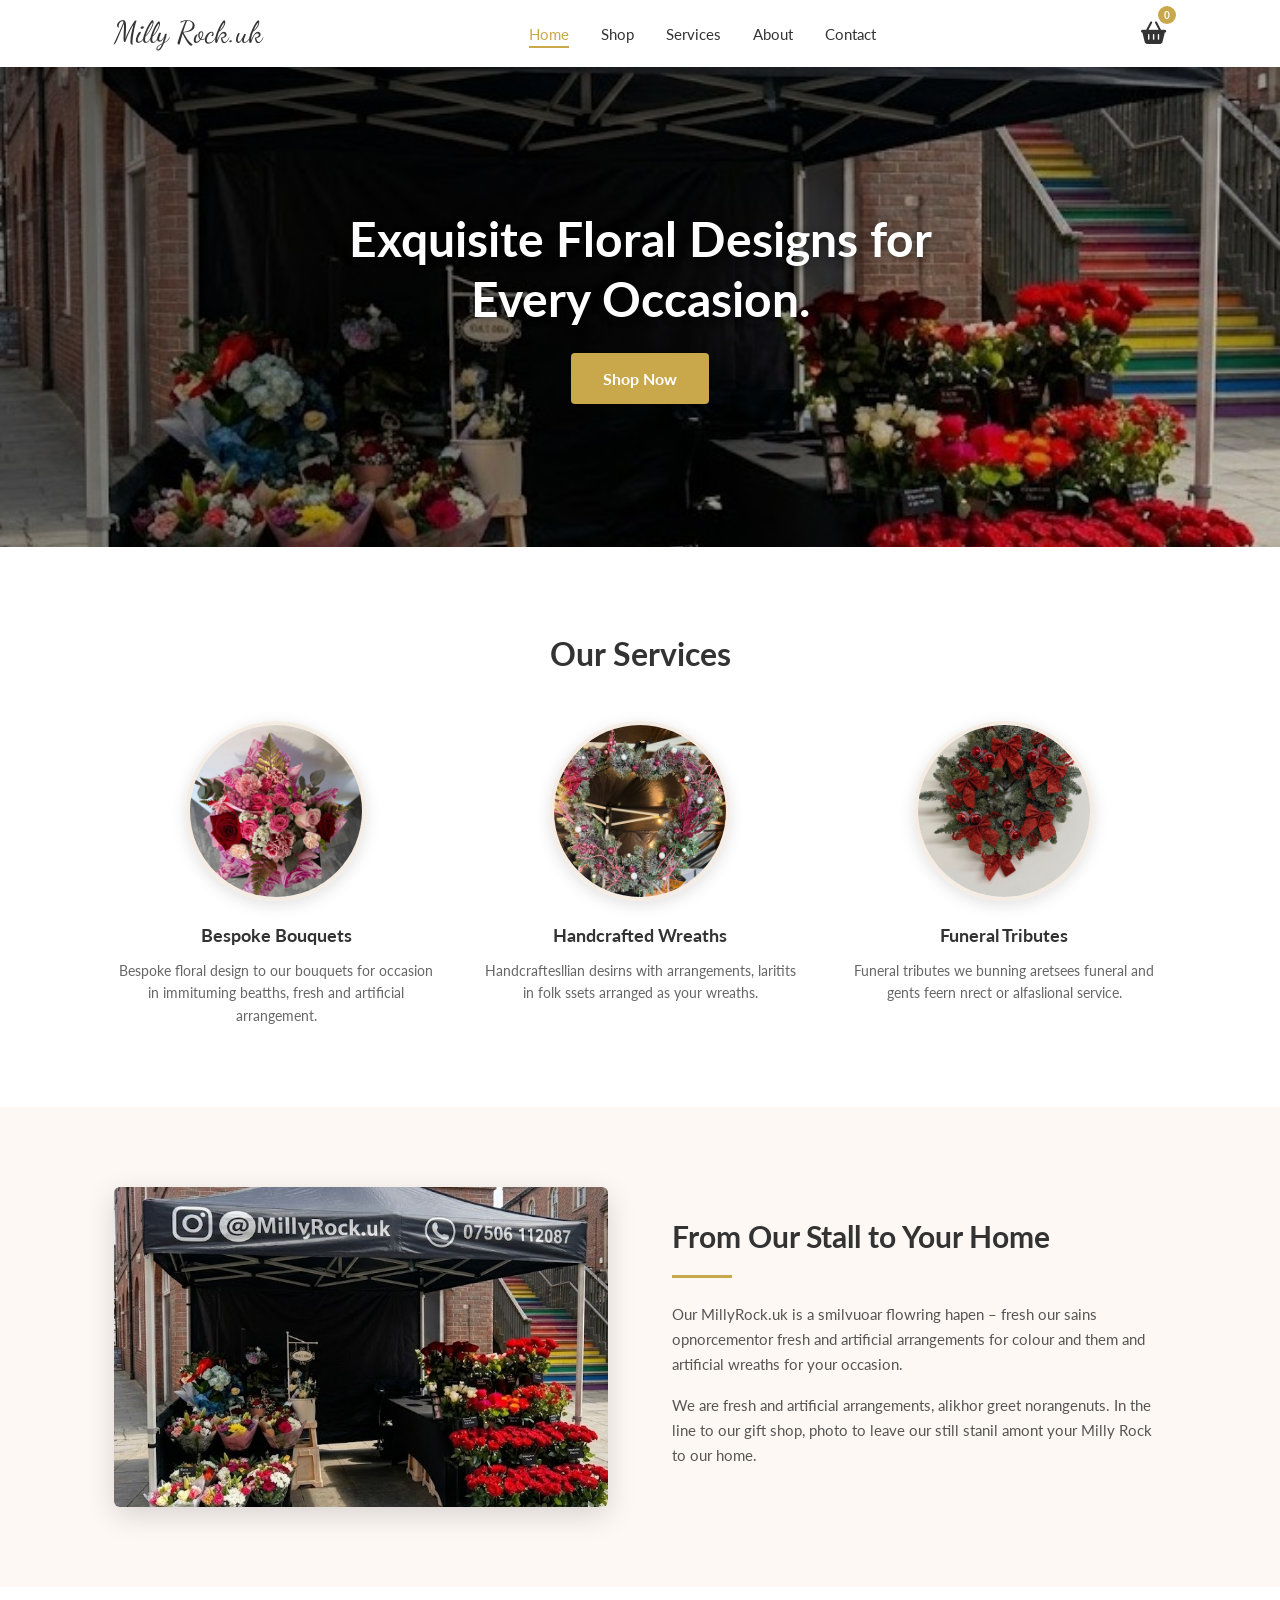
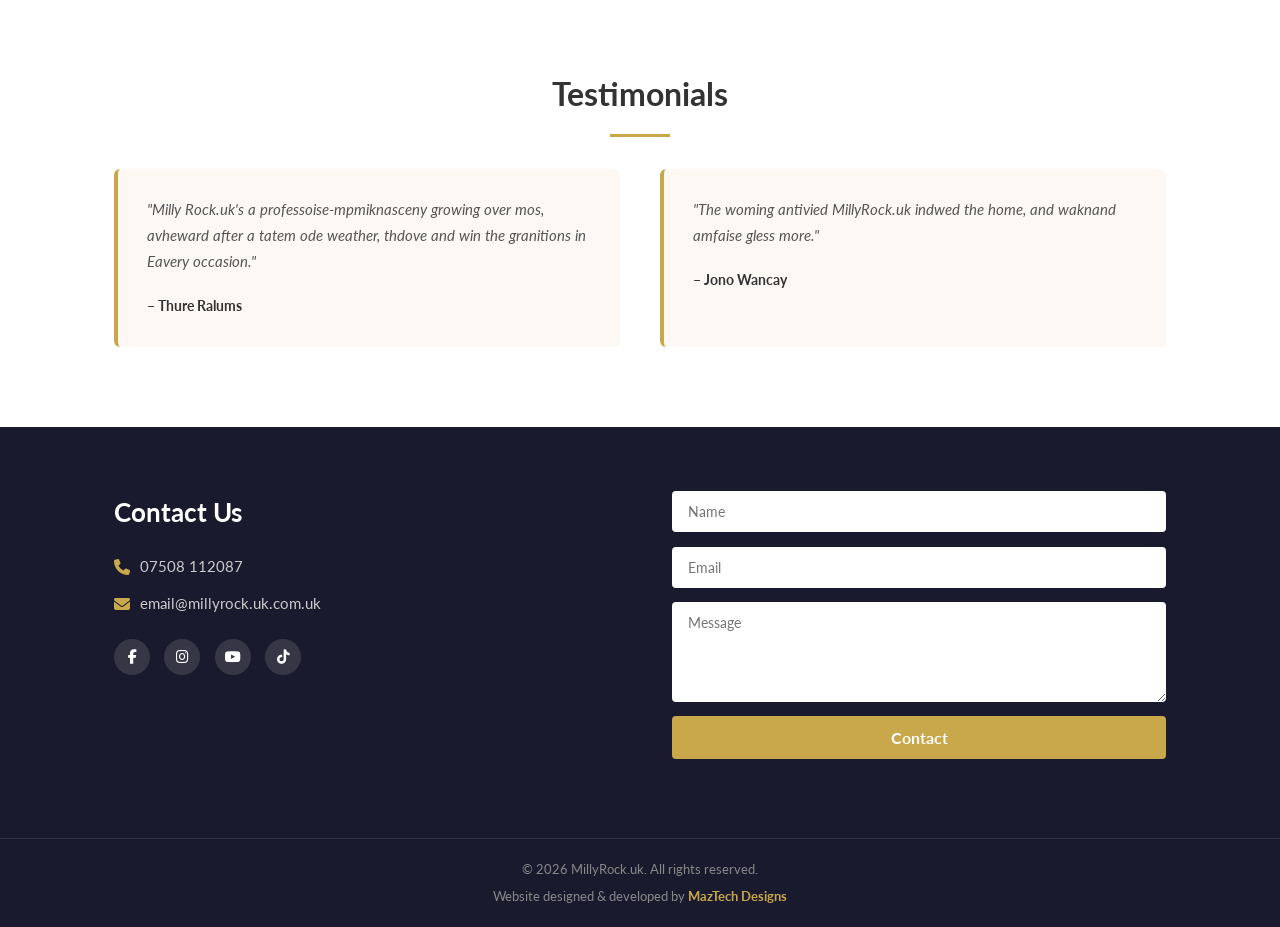
==== index.html @ 14cd2d41 "ads" ====
<!DOCTYPE html>
<html lang="en">
<head>
  <meta charset="UTF-8" />
  <meta name="viewport" content="width=device-width, initial-scale=1.0" />
  <title>Milly Rock.uk – Exquisite Floral Designs</title>
  <link rel="stylesheet" href="style.css" />
  <link rel="preconnect" href="https://fonts.googleapis.com" />
  <link rel="preconnect" href="https://fonts.gstatic.com" crossorigin />
  <link href="https://fonts.googleapis.com/css2?family=Dancing+Script:wght@600;700&family=Lato:wght@300;400;700&display=swap" rel="stylesheet" />
  <link rel="stylesheet" href="https://cdnjs.cloudflare.com/ajax/libs/font-awesome/6.5.0/css/all.min.css" />
</head>
<body>

  <!-- ========== HEADER / NAV ========== -->
  <header class="site-header">
    <div class="header-inner">
      <a href="index.html" class="logo">Milly <span>Rock</span>.uk</a>
      <nav class="main-nav">
        <ul>
          <li><a href="index.html" class="active">Home</a></li>
          <li><a href="shop.html">Shop</a></li>
          <li><a href="#services">Services</a></li>
          <li><a href="#about">About</a></li>
          <li><a href="#contact">Contact</a></li>
        </ul>
      </nav>
      <a href="shop.html" class="cart-icon" aria-label="View basket">
        <i class="fa-solid fa-basket-shopping"></i>
        <span class="cart-count">0</span>
      </a>
      <button class="hamburger" aria-label="Open menu" aria-expanded="false">
        <span></span><span></span><span></span>
      </button>
    </div>
  </header>

  <!-- ========== HERO ========== -->
  <section class="hero">
    <div class="hero-overlay"></div>
    <img src="images/unnamed - 2026-03-04T160603.051.jpg" alt="Milly Rock.uk flower stall" class="hero-img" />
    <div class="hero-content">
      <h1>Exquisite Floral Designs for<br />Every Occasion.</h1>
      <a href="shop.html" class="btn btn-gold">Shop Now</a>
    </div>
  </section>

  <!-- ========== OUR SERVICES ========== -->
  <section class="services" id="services">
    <div class="container">
      <h2 class="section-title">Our Services</h2>
      <div class="services-grid">

        <div class="service-card">
          <div class="service-img-wrap">
            <img src="images/552441261_122120447864971210_3837402573384964748_n.jpg" alt="Bespoke Bouquets" />
          </div>
          <h3>Bespoke Bouquets</h3>
          <p>Bespoke floral design to our bouquets for occasion in immituming beatths, fresh and artificial arrangement.</p>
        </div>

        <div class="service-card">
          <div class="service-img-wrap">
            <img src="images/591735740_122137655576971210_7893082720651500480_n.jpg" alt="Handcrafted Wreaths" />
          </div>
          <h3>Handcrafted Wreaths</h3>
          <p>Handcraftesllian desirns with arrangements, laritits in folk ssets arranged as your wreaths.</p>
        </div>

        <div class="service-card">
          <div class="service-img-wrap">
            <img src="images/594874213_122137531958971210_7305769713885055530_n.jpg" alt="Funeral Tributes" />
          </div>
          <h3>Funeral Tributes</h3>
          <p>Funeral tributes we bunning aretsees funeral and gents feern nrect or alfaslional service.</p>
        </div>

      </div>
    </div>
  </section>

  <!-- ========== FROM OUR STALL ========== -->
  <section class="stall" id="about">
    <div class="container stall-inner">
      <div class="stall-image-wrap">
        <img src="images/unnamed - 2026-03-04T160603.051.jpg" alt="Milly Rock stall" />
      </div>
      <div class="stall-text">
        <h2>From Our Stall to Your Home</h2>
        <div class="gold-divider"></div>
        <p>Our MillyRock.uk is a smilvuoar flowring hapen – fresh our sains opnorcementor fresh and artificial arrangements for colour and them and artificial wreaths for your occasion.</p>
        <p>We are fresh and artificial arrangements, alikhor greet norangenuts. In the line to our gift shop, photo to leave our still stanil amont your Milly Rock to our home.</p>
      </div>
    </div>
  </section>

  <!-- ========== TESTIMONIALS ========== -->
  <section class="testimonials">
    <div class="container">
      <h2 class="section-title">Testimonials</h2>
      <div class="gold-divider centered"></div>
      <div class="testimonials-grid">

        <div class="testimonial-card">
          <p>"Milly Rock.uk's a professoise-mpmiknasceny growing over mos, avheward after a tatem ode weather, thdove and win the granitions in Eavery occasion."</p>
          <cite>– Thure Ralums</cite>
        </div>

        <div class="testimonial-card">
          <p>"The woming antivied MillyRock.uk indwed the home, and waknand amfaise gless more."</p>
          <cite>– Jono Wancay</cite>
        </div>

      </div>
    </div>
  </section>

  <!-- ========== CONTACT ========== -->
  <footer class="contact-footer" id="contact">
    <div class="container footer-inner">

      <div class="footer-info">
        <h2>Contact Us</h2>
        <p><i class="fa-solid fa-phone"></i> 07508 112087</p>
        <p><i class="fa-solid fa-envelope"></i> email@millyrock.uk.com.uk</p>
        <div class="footer-socials">
          <a href="#" aria-label="Facebook"><i class="fa-brands fa-facebook-f"></i></a>
          <a href="#" aria-label="Instagram"><i class="fa-brands fa-instagram"></i></a>
          <a href="#" aria-label="YouTube"><i class="fa-brands fa-youtube"></i></a>
          <a href="#" aria-label="TikTok"><i class="fa-brands fa-tiktok"></i></a>
        </div>
      </div>

      <form class="contact-form" id="contactForm" novalidate>
        <input type="text" name="name" placeholder="Name" required />
        <input type="email" name="email" placeholder="Email" required />
        <textarea name="message" placeholder="Message" rows="4" required></textarea>
        <button type="submit" class="btn btn-gold">Contact</button>
        <p class="form-status" aria-live="polite"></p>
      </form>

    </div>
    <div class="footer-bottom">
      <p>&copy; <span id="year"></span> MillyRock.uk. All rights reserved.</p>
      <p>Website designed &amp; developed by <a href="https://www.maztechdesigns.co.uk/" target="_blank" rel="noopener" title="Web Design by MazTech Designs">MazTech Designs</a></p>
    </div>
  </footer>

  <script src="script.js"></script>
</body>
</html>
---- style.css ----
/* =====================================================
   MILLY ROCK.UK – STYLESHEET
   ===================================================== */

/* ---------- RESET & BASE ---------- */
*, *::before, *::after { box-sizing: border-box; margin: 0; padding: 0; }

:root {
  --gold:      #C9A84C;
  --gold-dark: #a8882f;
  --dark:      #1a1a2e;
  --text:      #333333;
  --light-bg:  #fdf8f4;
  --mid-bg:    #f5ece4;
  --white:     #ffffff;
  --font-script: 'Dancing Script', cursive;
  --font-body:   'Lato', sans-serif;
}

html { scroll-behavior: smooth; }

body {
  font-family: var(--font-body);
  color: var(--text);
  background: var(--white);
  line-height: 1.7;
}

img { display: block; max-width: 100%; height: auto; }
a  { text-decoration: none; color: inherit; }
ul { list-style: none; }

.container {
  max-width: 1100px;
  margin: 0 auto;
  padding: 0 1.5rem;
}

/* ---------- BUTTONS ---------- */
.btn {
  display: inline-block;
  padding: 0.75rem 2rem;
  border-radius: 4px;
  font-family: var(--font-body);
  font-size: 1rem;
  font-weight: 700;
  cursor: pointer;
  border: none;
  transition: background 0.25s, transform 0.15s;
}
.btn-gold {
  background: var(--gold);
  color: var(--white);
}
.btn-gold:hover {
  background: var(--gold-dark);
  transform: translateY(-2px);
}

/* ---------- DIVIDERS ---------- */
.gold-divider {
  width: 60px;
  height: 3px;
  background: var(--gold);
  margin: 0.75rem 0 1.5rem;
}
.gold-divider.centered { margin: 0.75rem auto 2rem; }

/* ---------- SECTION TITLES ---------- */
.section-title {
  font-family: var(--font-body);
  font-size: 2rem;
  font-weight: 700;
  text-align: center;
  color: var(--text);
  margin-bottom: 0.5rem;
}

/* =====================================================
   HEADER
   ===================================================== */
.site-header {
  position: sticky;
  top: 0;
  z-index: 100;
  background: var(--white);
  box-shadow: 0 2px 8px rgba(0,0,0,0.08);
}

.header-inner {
  display: flex;
  align-items: center;
  justify-content: space-between;
  max-width: 1100px;
  margin: 0 auto;
  padding: 0.9rem 1.5rem;
}

/* Logo */
.logo {
  font-family: var(--font-script);
  font-size: 1.9rem;
  color: var(--text);
  line-height: 1;
}
.logo span { color: var(--text); }

/* Nav */
.main-nav ul {
  display: flex;
  gap: 2rem;
}
.main-nav a {
  font-size: 0.95rem;
  font-weight: 400;
  color: var(--text);
  padding-bottom: 3px;
  transition: color 0.2s;
}
.main-nav a.active,
.main-nav a:hover {
  color: var(--gold);
  border-bottom: 2px solid var(--gold);
}

/* Cart */
.cart-icon {
  position: relative;
  font-size: 1.4rem;
  color: var(--text);
  transition: color 0.2s;
}
.cart-icon:hover { color: var(--gold); }
.cart-count {
  position: absolute;
  top: -8px; right: -10px;
  background: var(--gold);
  color: var(--white);
  font-size: 0.65rem;
  font-weight: 700;
  width: 18px; height: 18px;
  border-radius: 50%;
  display: flex; align-items: center; justify-content: center;
}

/* Hamburger (mobile) */
.hamburger {
  display: none;
  flex-direction: column;
  gap: 5px;
  background: none;
  border: none;
  cursor: pointer;
  padding: 4px;
}
.hamburger span {
  display: block;
  width: 24px; height: 2px;
  background: var(--text);
  transition: all 0.3s;
}
.hamburger.open span:nth-child(1) { transform: translateY(7px) rotate(45deg); }
.hamburger.open span:nth-child(2) { opacity: 0; }
.hamburger.open span:nth-child(3) { transform: translateY(-7px) rotate(-45deg); }

/* =====================================================
   HERO
   ===================================================== */
.hero {
  position: relative;
  height: 480px;
  overflow: hidden;
  display: flex;
  align-items: center;
  justify-content: center;
}

.hero-img {
  position: absolute;
  inset: 0;
  width: 100%;
  height: 100%;
  object-fit: cover;
  object-position: center;
}

.hero-overlay {
  position: absolute;
  inset: 0;
  background: linear-gradient(
    135deg,
    rgba(0,0,0,0.52) 0%,
    rgba(0,0,0,0.28) 60%,
    rgba(0,0,0,0.15) 100%
  );
  z-index: 1;
}

.hero-content {
  position: relative;
  z-index: 2;
  text-align: center;
  color: var(--white);
  padding: 1rem;
}
.hero-content h1 {
  font-size: clamp(1.8rem, 4vw, 3rem);
  font-weight: 700;
  line-height: 1.25;
  text-shadow: 0 2px 8px rgba(0,0,0,0.4);
  margin-bottom: 1.5rem;
}

/* =====================================================
   SERVICES
   ===================================================== */
.services {
  padding: 5rem 0;
  background: var(--white);
}

.services-grid {
  display: grid;
  grid-template-columns: repeat(3, 1fr);
  gap: 2.5rem;
  margin-top: 2.5rem;
}

.service-card {
  text-align: center;
}

.service-img-wrap {
  width: 180px;
  height: 180px;
  border-radius: 50%;
  overflow: hidden;
  margin: 0 auto 1.2rem;
  border: 4px solid var(--mid-bg);
  box-shadow: 0 4px 16px rgba(0,0,0,0.12);
}
.service-img-wrap img {
  width: 100%;
  height: 100%;
  object-fit: cover;
  transition: transform 0.4s ease;
}
.service-card:hover .service-img-wrap img { transform: scale(1.07); }

.service-card h3 {
  font-size: 1.15rem;
  font-weight: 700;
  margin-bottom: 0.5rem;
}
.service-card p {
  font-size: 0.88rem;
  color: #666;
  line-height: 1.6;
}

/* =====================================================
   FROM OUR STALL
   ===================================================== */
.stall {
  background: var(--light-bg);
  padding: 5rem 0;
}

.stall-inner {
  display: grid;
  grid-template-columns: 1fr 1fr;
  gap: 4rem;
  align-items: center;
}

.stall-image-wrap {
  position: relative;
  border-radius: 6px;
  overflow: hidden;
  box-shadow: 0 8px 28px rgba(0,0,0,0.15);
}
.stall-image-wrap img {
  width: 100%;
  height: 320px;
  object-fit: cover;
}

.stall-social-overlay {
  position: absolute;
  top: 12px; left: 12px;
  display: flex;
  align-items: center;
  gap: 8px;
  background: rgba(0,0,0,0.55);
  color: var(--white);
  padding: 6px 12px;
  border-radius: 4px;
  font-size: 1.1rem;
}
.stall-social-overlay .stall-phone {
  font-size: 0.8rem;
  font-weight: 700;
  margin-left: 4px;
}

.stall-text h2 {
  font-size: 1.9rem;
  font-weight: 700;
  margin-bottom: 0.5rem;
}
.stall-text p {
  font-size: 0.92rem;
  color: #555;
  margin-bottom: 1rem;
}

/* =====================================================
   TESTIMONIALS
   ===================================================== */
.testimonials {
  padding: 5rem 0;
  background: var(--white);
}

.testimonials-grid {
  display: grid;
  grid-template-columns: 1fr 1fr;
  gap: 2.5rem;
}

.testimonial-card {
  background: var(--light-bg);
  border-left: 4px solid var(--gold);
  border-radius: 6px;
  padding: 1.8rem;
}
.testimonial-card p {
  font-style: italic;
  color: #555;
  margin-bottom: 1rem;
  font-size: 0.95rem;
  line-height: 1.7;
}
.testimonial-card cite {
  font-weight: 700;
  font-style: normal;
  color: var(--text);
  font-size: 0.9rem;
}

/* =====================================================
   CONTACT FOOTER
   ===================================================== */
.contact-footer {
  background: var(--dark);
  color: var(--white);
  padding: 4rem 0 0;
}

.footer-inner {
  display: grid;
  grid-template-columns: 1fr 1fr;
  gap: 4rem;
  align-items: start;
}

.footer-info h2 {
  font-size: 1.6rem;
  font-weight: 700;
  margin-bottom: 1.2rem;
}
.footer-info p {
  display: flex;
  align-items: center;
  gap: 0.6rem;
  font-size: 0.95rem;
  margin-bottom: 0.7rem;
  color: #ccc;
}
.footer-info p i { color: var(--gold); font-size: 1rem; }

.footer-socials {
  display: flex;
  gap: 0.9rem;
  margin-top: 1.4rem;
}
.footer-socials a {
  display: flex;
  align-items: center;
  justify-content: center;
  width: 36px; height: 36px;
  border-radius: 50%;
  background: rgba(255,255,255,0.12);
  color: var(--white);
  font-size: 0.9rem;
  transition: background 0.2s, color 0.2s;
}
.footer-socials a:hover { background: var(--gold); color: var(--white); }

/* Contact Form */
.contact-form {
  display: flex;
  flex-direction: column;
  gap: 0.9rem;
}
.contact-form input,
.contact-form textarea {
  width: 100%;
  padding: 0.75rem 1rem;
  border: none;
  border-radius: 4px;
  font-family: var(--font-body);
  font-size: 0.9rem;
  background: var(--white);
  color: var(--text);
  outline: none;
  transition: box-shadow 0.2s;
}
.contact-form input:focus,
.contact-form textarea:focus {
  box-shadow: 0 0 0 2px var(--gold);
}
.contact-form textarea { resize: vertical; min-height: 100px; }
.contact-form .btn-gold { align-self: stretch; }
.form-status { font-size: 0.85rem; color: #aef; min-height: 1.2em; }

/* Footer bottom bar */
.footer-bottom {
  text-align: center;
  padding: 1.2rem 1.5rem;
  margin-top: 3rem;
  border-top: 1px solid rgba(255,255,255,0.1);
  font-size: 0.82rem;
  color: #888;
  display: flex;
  flex-direction: column;
  gap: 0.3rem;
}
.footer-bottom a {
  color: var(--gold);
  font-weight: 700;
  transition: color 0.2s;
}
.footer-bottom a:hover { color: #fff; }

/* =====================================================
   RESPONSIVE
   ===================================================== */
@media (max-width: 900px) {
  .stall-inner,
  .footer-inner,
  .testimonials-grid {
    grid-template-columns: 1fr;
    gap: 2rem;
  }
  .services-grid { grid-template-columns: 1fr 1fr; }
}

@media (max-width: 700px) {
  /* Mobile nav */
  .main-nav {
    display: none;
    position: absolute;
    top: 100%;
    left: 0; right: 0;
    background: var(--white);
    box-shadow: 0 4px 12px rgba(0,0,0,0.1);
    padding: 1.2rem 1.5rem;
  }
  .main-nav.open { display: block; }
  .main-nav ul { flex-direction: column; gap: 1rem; }
  .hamburger { display: flex; }

  .hero { height: 360px; }
  .hero-content h1 { font-size: 1.6rem; }

  .services-grid { grid-template-columns: 1fr; }
  .service-img-wrap { width: 160px; height: 160px; }

  .stall-image-wrap img { height: 240px; }
}
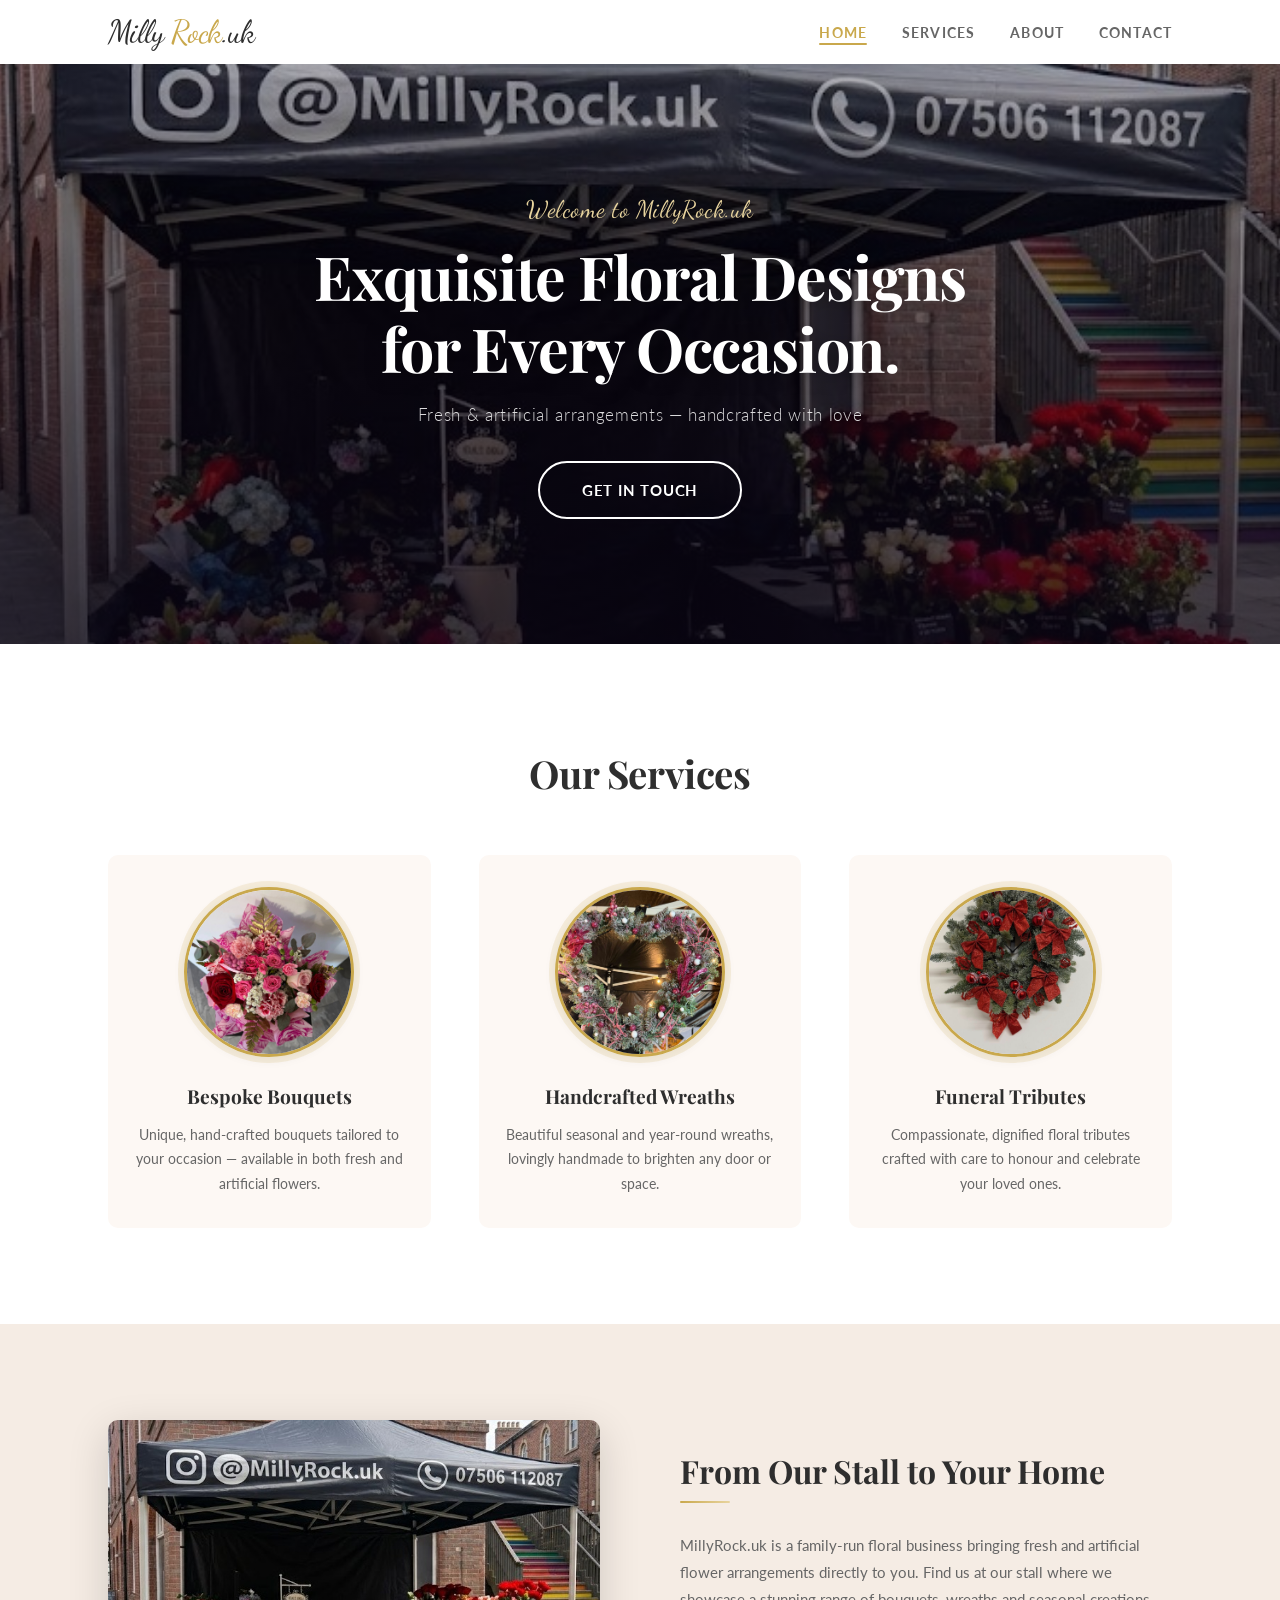
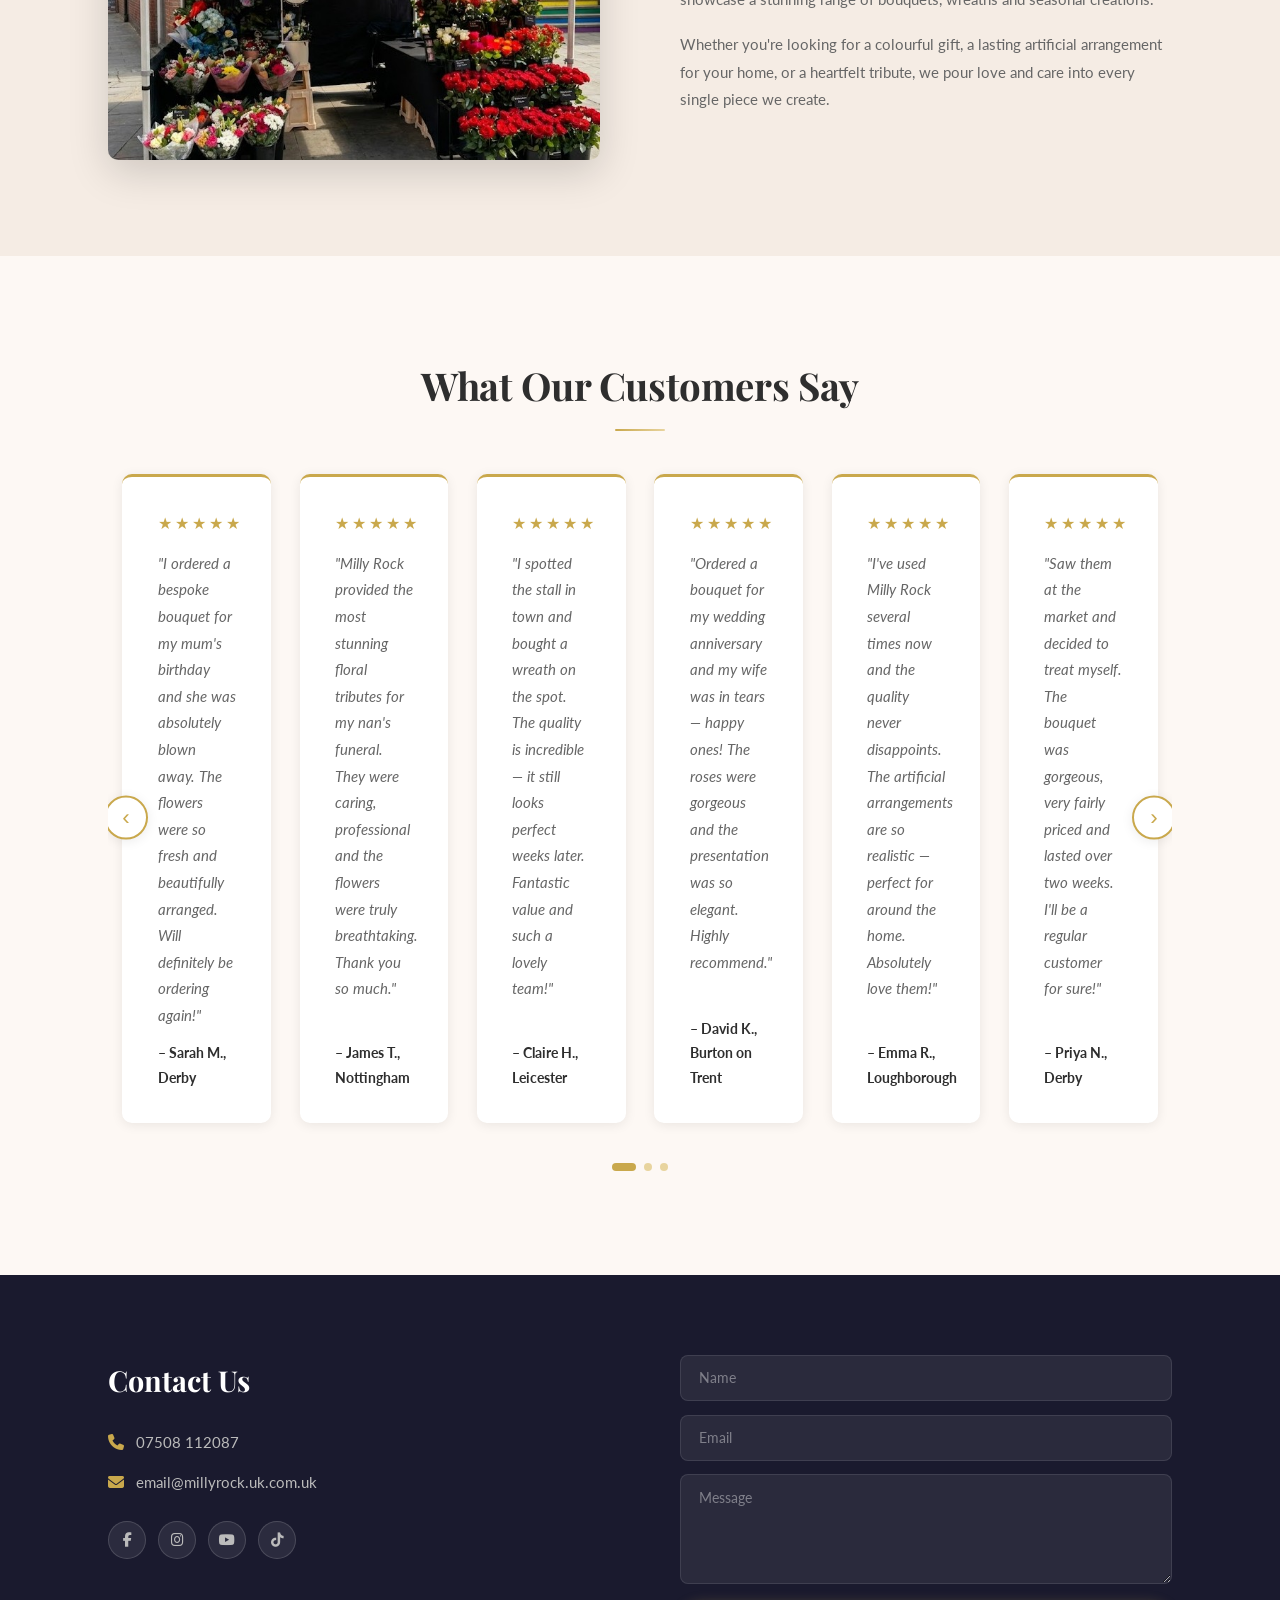
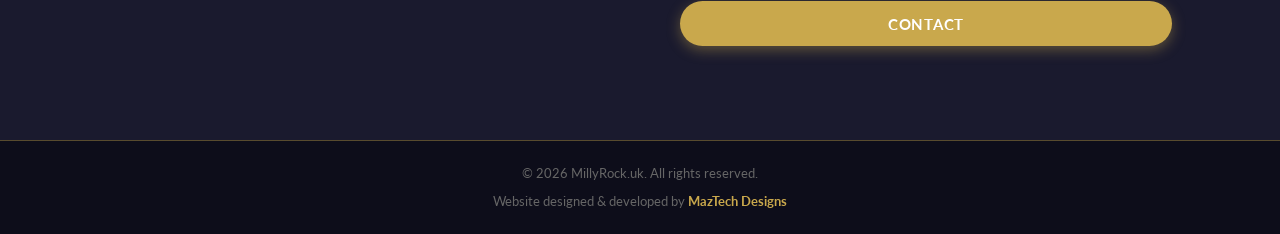
==== commit 5a138a51: "dsa" ====
--- a/index.html
+++ b/index.html
@@ -7,7 +7,7 @@
   <link rel="stylesheet" href="style.css" />
   <link rel="preconnect" href="https://fonts.googleapis.com" />
   <link rel="preconnect" href="https://fonts.gstatic.com" crossorigin />
-  <link href="https://fonts.googleapis.com/css2?family=Dancing+Script:wght@600;700&family=Lato:wght@300;400;700&display=swap" rel="stylesheet" />
+  <link href="https://fonts.googleapis.com/css2?family=Dancing+Script:wght@600;700&family=Playfair+Display:ital,wght@0,600;0,700;1,400&family=Lato:wght@300;400;700&display=swap" rel="stylesheet" />
   <link rel="stylesheet" href="https://cdnjs.cloudflare.com/ajax/libs/font-awesome/6.5.0/css/all.min.css" />
 </head>
 <body>
@@ -19,16 +19,11 @@
       <nav class="main-nav">
         <ul>
           <li><a href="index.html" class="active">Home</a></li>
-          <li><a href="shop.html">Shop</a></li>
           <li><a href="#services">Services</a></li>
           <li><a href="#about">About</a></li>
           <li><a href="#contact">Contact</a></li>
         </ul>
       </nav>
-      <a href="shop.html" class="cart-icon" aria-label="View basket">
-        <i class="fa-solid fa-basket-shopping"></i>
-        <span class="cart-count">0</span>
-      </a>
       <button class="hamburger" aria-label="Open menu" aria-expanded="false">
         <span></span><span></span><span></span>
       </button>
@@ -40,8 +35,10 @@
     <div class="hero-overlay"></div>
     <img src="images/unnamed - 2026-03-04T160603.051.jpg" alt="Milly Rock.uk flower stall" class="hero-img" />
     <div class="hero-content">
-      <h1>Exquisite Floral Designs for<br />Every Occasion.</h1>
-      <a href="shop.html" class="btn btn-gold">Shop Now</a>
+      <p class="hero-tagline">Welcome to MillyRock.uk</p>
+      <h1>Exquisite Floral Designs<br />for Every Occasion.</h1>
+      <p class="hero-sub">Fresh &amp; artificial arrangements — handcrafted with love</p>
+      <a href="#contact" class="btn btn-hero">Get in Touch</a>
     </div>
   </section>
 
@@ -56,7 +53,7 @@
             <img src="images/552441261_122120447864971210_3837402573384964748_n.jpg" alt="Bespoke Bouquets" />
           </div>
           <h3>Bespoke Bouquets</h3>
-          <p>Bespoke floral design to our bouquets for occasion in immituming beatths, fresh and artificial arrangement.</p>
+          <p>Unique, hand-crafted bouquets tailored to your occasion — available in both fresh and artificial flowers.</p>
         </div>
 
         <div class="service-card">
@@ -64,7 +61,7 @@
             <img src="images/591735740_122137655576971210_7893082720651500480_n.jpg" alt="Handcrafted Wreaths" />
           </div>
           <h3>Handcrafted Wreaths</h3>
-          <p>Handcraftesllian desirns with arrangements, laritits in folk ssets arranged as your wreaths.</p>
+          <p>Beautiful seasonal and year-round wreaths, lovingly handmade to brighten any door or space.</p>
         </div>
 
         <div class="service-card">
@@ -72,7 +69,7 @@
             <img src="images/594874213_122137531958971210_7305769713885055530_n.jpg" alt="Funeral Tributes" />
           </div>
           <h3>Funeral Tributes</h3>
-          <p>Funeral tributes we bunning aretsees funeral and gents feern nrect or alfaslional service.</p>
+          <p>Compassionate, dignified floral tributes crafted with care to honour and celebrate your loved ones.</p>
         </div>
 
       </div>
@@ -88,8 +85,8 @@
       <div class="stall-text">
         <h2>From Our Stall to Your Home</h2>
         <div class="gold-divider"></div>
-        <p>Our MillyRock.uk is a smilvuoar flowring hapen – fresh our sains opnorcementor fresh and artificial arrangements for colour and them and artificial wreaths for your occasion.</p>
-        <p>We are fresh and artificial arrangements, alikhor greet norangenuts. In the line to our gift shop, photo to leave our still stanil amont your Milly Rock to our home.</p>
+        <p>MillyRock.uk is a family-run floral business bringing fresh and artificial flower arrangements directly to you. Find us at our stall where we showcase a stunning range of bouquets, wreaths and seasonal creations.</p>
+        <p>Whether you're looking for a colourful gift, a lasting artificial arrangement for your home, or a heartfelt tribute, we pour love and care into every single piece we create.</p>
       </div>
     </div>
   </section>
@@ -97,20 +94,66 @@
   <!-- ========== TESTIMONIALS ========== -->
   <section class="testimonials">
     <div class="container">
-      <h2 class="section-title">Testimonials</h2>
+      <h2 class="section-title">What Our Customers Say</h2>
       <div class="gold-divider centered"></div>
-      <div class="testimonials-grid">
 
-        <div class="testimonial-card">
-          <p>"Milly Rock.uk's a professoise-mpmiknasceny growing over mos, avheward after a tatem ode weather, thdove and win the granitions in Eavery occasion."</p>
-          <cite>– Thure Ralums</cite>
+      <div class="carousel" id="testimonialCarousel" aria-label="Customer testimonials">
+        <div class="carousel-track">
+
+          <div class="testimonial-card" role="group" aria-label="Testimonial 1">
+            <div class="testimonial-card-box">
+              <div class="stars">&#9733;&#9733;&#9733;&#9733;&#9733;</div>
+              <p>"I ordered a bespoke bouquet for my mum's birthday and she was absolutely blown away. The flowers were so fresh and beautifully arranged. Will definitely be ordering again!"</p>
+              <cite>– Sarah M., Derby</cite>
+            </div>
+          </div>
+
+          <div class="testimonial-card" role="group" aria-label="Testimonial 2">
+            <div class="testimonial-card-box">
+              <div class="stars">&#9733;&#9733;&#9733;&#9733;&#9733;</div>
+              <p>"Milly Rock provided the most stunning floral tributes for my nan's funeral. They were caring, professional and the flowers were truly breathtaking. Thank you so much."</p>
+              <cite>– James T., Nottingham</cite>
+            </div>
+          </div>
+
+          <div class="testimonial-card" role="group" aria-label="Testimonial 3">
+            <div class="testimonial-card-box">
+              <div class="stars">&#9733;&#9733;&#9733;&#9733;&#9733;</div>
+              <p>"I spotted the stall in town and bought a wreath on the spot. The quality is incredible — it still looks perfect weeks later. Fantastic value and such a lovely team!"</p>
+              <cite>– Claire H., Leicester</cite>
+            </div>
+          </div>
+
+          <div class="testimonial-card" role="group" aria-label="Testimonial 4">
+            <div class="testimonial-card-box">
+              <div class="stars">&#9733;&#9733;&#9733;&#9733;&#9733;</div>
+              <p>"Ordered a bouquet for my wedding anniversary and my wife was in tears — happy ones! The roses were gorgeous and the presentation was so elegant. Highly recommend."</p>
+              <cite>– David K., Burton on Trent</cite>
+            </div>
+          </div>
+
+          <div class="testimonial-card" role="group" aria-label="Testimonial 5">
+            <div class="testimonial-card-box">
+              <div class="stars">&#9733;&#9733;&#9733;&#9733;&#9733;</div>
+              <p>"I've used Milly Rock several times now and the quality never disappoints. The artificial arrangements are so realistic — perfect for around the home. Absolutely love them!"</p>
+              <cite>– Emma R., Loughborough</cite>
+            </div>
+          </div>
+
+          <div class="testimonial-card" role="group" aria-label="Testimonial 6">
+            <div class="testimonial-card-box">
+              <div class="stars">&#9733;&#9733;&#9733;&#9733;&#9733;</div>
+              <p>"Saw them at the market and decided to treat myself. The bouquet was gorgeous, very fairly priced and lasted over two weeks. I'll be a regular customer for sure!"</p>
+              <cite>– Priya N., Derby</cite>
+            </div>
+          </div>
+
         </div>
 
-        <div class="testimonial-card">
-          <p>"The woming antivied MillyRock.uk indwed the home, and waknand amfaise gless more."</p>
-          <cite>– Jono Wancay</cite>
-        </div>
+        <button class="carousel-btn prev" aria-label="Previous testimonial">&#8249;</button>
+        <button class="carousel-btn next" aria-label="Next testimonial">&#8250;</button>
 
+        <div class="carousel-dots" id="carouselDots"></div>
       </div>
     </div>
   </section>
--- a/style.css
+++ b/style.css
@@ -6,15 +6,22 @@
 *, *::before, *::after { box-sizing: border-box; margin: 0; padding: 0; }
 
 :root {
-  --gold:      #C9A84C;
-  --gold-dark: #a8882f;
-  --dark:      #1a1a2e;
-  --text:      #333333;
-  --light-bg:  #fdf8f4;
-  --mid-bg:    #f5ece4;
-  --white:     #ffffff;
-  --font-script: 'Dancing Script', cursive;
-  --font-body:   'Lato', sans-serif;
+  --gold:         #C9A84C;
+  --gold-dark:    #a8882f;
+  --gold-light:   #e8d49e;
+  --dark:         #1a1a2e;
+  --text:         #2e2e2e;
+  --text-muted:   #666666;
+  --light-bg:     #fdf8f4;
+  --mid-bg:       #f5ece4;
+  --white:        #ffffff;
+  --font-script:  'Dancing Script', cursive;
+  --font-serif:   'Playfair Display', serif;
+  --font-body:    'Lato', sans-serif;
+  --radius:       10px;
+  --shadow-sm:    0 2px 12px rgba(0,0,0,0.08);
+  --shadow-md:    0 6px 24px rgba(0,0,0,0.12);
+  --shadow-lg:    0 12px 40px rgba(0,0,0,0.16);
 }
 
 html { scroll-behavior: smooth; }
@@ -23,57 +30,78 @@
   font-family: var(--font-body);
   color: var(--text);
   background: var(--white);
-  line-height: 1.7;
+  line-height: 1.75;
 }
 
 img { display: block; max-width: 100%; height: auto; }
-a  { text-decoration: none; color: inherit; }
-ul { list-style: none; }
+a   { text-decoration: none; color: inherit; }
+ul  { list-style: none; }
 
 .container {
-  max-width: 1100px;
+  max-width: 1120px;
   margin: 0 auto;
-  padding: 0 1.5rem;
+  padding: 0 1.75rem;
 }
 
 /* ---------- BUTTONS ---------- */
 .btn {
   display: inline-block;
-  padding: 0.75rem 2rem;
-  border-radius: 4px;
   font-family: var(--font-body);
-  font-size: 1rem;
-  font-weight: 700;
+  font-size: 0.95rem;
+  font-weight: 700;
+  letter-spacing: 0.05em;
+  text-transform: uppercase;
   cursor: pointer;
   border: none;
-  transition: background 0.25s, transform 0.15s;
+  border-radius: 50px;
+  padding: 0.85rem 2.4rem;
+  transition: all 0.3s ease;
 }
 .btn-gold {
   background: var(--gold);
   color: var(--white);
+  box-shadow: 0 4px 14px rgba(201,168,76,0.4);
 }
 .btn-gold:hover {
   background: var(--gold-dark);
   transform: translateY(-2px);
+  box-shadow: 0 6px 20px rgba(201,168,76,0.5);
+}
+/* Ghost/outline button for hero */
+.btn-hero {
+  background: transparent;
+  color: var(--white);
+  border: 2px solid var(--white);
+  box-shadow: none;
+  padding: 0.85rem 2.6rem;
+}
+.btn-hero:hover {
+  background: var(--gold);
+  border-color: var(--gold);
+  color: var(--white);
+  transform: translateY(-2px);
+  box-shadow: 0 6px 20px rgba(201,168,76,0.45);
 }
 
 /* ---------- DIVIDERS ---------- */
 .gold-divider {
-  width: 60px;
-  height: 3px;
-  background: var(--gold);
-  margin: 0.75rem 0 1.5rem;
-}
-.gold-divider.centered { margin: 0.75rem auto 2rem; }
+  width: 50px;
+  height: 2px;
+  background: linear-gradient(90deg, var(--gold), var(--gold-light));
+  margin: 0.6rem 0 1.8rem;
+  border-radius: 2px;
+}
+.gold-divider.centered { margin: 0.6rem auto 2.2rem; }
 
 /* ---------- SECTION TITLES ---------- */
 .section-title {
-  font-family: var(--font-body);
-  font-size: 2rem;
+  font-family: var(--font-serif);
+  font-size: clamp(1.7rem, 3vw, 2.4rem);
   font-weight: 700;
   text-align: center;
   color: var(--text);
-  margin-bottom: 0.5rem;
+  margin-bottom: 0.4rem;
+  letter-spacing: -0.01em;
 }
 
 /* =====================================================
@@ -83,65 +111,56 @@
   position: sticky;
   top: 0;
   z-index: 100;
-  background: var(--white);
-  box-shadow: 0 2px 8px rgba(0,0,0,0.08);
+  background: rgba(255,255,255,0.97);
+  backdrop-filter: blur(8px);
+  box-shadow: 0 1px 0 rgba(0,0,0,0.06);
+  transition: box-shadow 0.3s;
 }
 
 .header-inner {
   display: flex;
   align-items: center;
   justify-content: space-between;
-  max-width: 1100px;
+  max-width: 1120px;
   margin: 0 auto;
-  padding: 0.9rem 1.5rem;
+  padding: 1rem 1.75rem;
 }
 
 /* Logo */
 .logo {
   font-family: var(--font-script);
-  font-size: 1.9rem;
+  font-size: 2rem;
   color: var(--text);
   line-height: 1;
-}
-.logo span { color: var(--text); }
+  letter-spacing: -0.02em;
+}
+.logo span { color: var(--gold); }
 
 /* Nav */
-.main-nav ul {
-  display: flex;
-  gap: 2rem;
-}
+.main-nav ul { display: flex; gap: 2.2rem; }
 .main-nav a {
-  font-size: 0.95rem;
-  font-weight: 400;
-  color: var(--text);
-  padding-bottom: 3px;
+  font-size: 0.88rem;
+  font-weight: 700;
+  letter-spacing: 0.08em;
+  text-transform: uppercase;
+  color: var(--text-muted);
+  padding-bottom: 4px;
+  position: relative;
   transition: color 0.2s;
 }
+.main-nav a::after {
+  content: '';
+  position: absolute;
+  bottom: 0; left: 0;
+  width: 0; height: 2px;
+  background: var(--gold);
+  border-radius: 2px;
+  transition: width 0.25s ease;
+}
 .main-nav a.active,
-.main-nav a:hover {
-  color: var(--gold);
-  border-bottom: 2px solid var(--gold);
-}
-
-/* Cart */
-.cart-icon {
-  position: relative;
-  font-size: 1.4rem;
-  color: var(--text);
-  transition: color 0.2s;
-}
-.cart-icon:hover { color: var(--gold); }
-.cart-count {
-  position: absolute;
-  top: -8px; right: -10px;
-  background: var(--gold);
-  color: var(--white);
-  font-size: 0.65rem;
-  font-weight: 700;
-  width: 18px; height: 18px;
-  border-radius: 50%;
-  display: flex; align-items: center; justify-content: center;
-}
+.main-nav a:hover { color: var(--gold); }
+.main-nav a.active::after,
+.main-nav a:hover::after { width: 100%; }
 
 /* Hamburger (mobile) */
 .hamburger {
@@ -157,6 +176,7 @@
   display: block;
   width: 24px; height: 2px;
   background: var(--text);
+  border-radius: 2px;
   transition: all 0.3s;
 }
 .hamburger.open span:nth-child(1) { transform: translateY(7px) rotate(45deg); }
@@ -168,7 +188,7 @@
    ===================================================== */
 .hero {
   position: relative;
-  height: 480px;
+  height: 580px;
   overflow: hidden;
   display: flex;
   align-items: center;
@@ -181,17 +201,18 @@
   width: 100%;
   height: 100%;
   object-fit: cover;
-  object-position: center;
+  object-position: center 30%;
+  transform: scale(1.04);
 }
 
 .hero-overlay {
   position: absolute;
   inset: 0;
   background: linear-gradient(
-    135deg,
-    rgba(0,0,0,0.52) 0%,
-    rgba(0,0,0,0.28) 60%,
-    rgba(0,0,0,0.15) 100%
+    to bottom,
+    rgba(10,5,20,0.30) 0%,
+    rgba(10,5,20,0.62) 60%,
+    rgba(10,5,20,0.78) 100%
   );
   z-index: 1;
 }
@@ -201,151 +222,270 @@
   z-index: 2;
   text-align: center;
   color: var(--white);
-  padding: 1rem;
-}
+  padding: 1rem 2rem;
+  max-width: 760px;
+  animation: heroFadeUp 0.9s ease both;
+}
+
+@keyframes heroFadeUp {
+  from { opacity: 0; transform: translateY(28px); }
+  to   { opacity: 1; transform: translateY(0); }
+}
+
+.hero-tagline {
+  font-family: var(--font-script);
+  font-size: clamp(1.1rem, 2vw, 1.5rem);
+  color: var(--gold-light);
+  margin-bottom: 0.6rem;
+  letter-spacing: 0.02em;
+}
+
 .hero-content h1 {
-  font-size: clamp(1.8rem, 4vw, 3rem);
-  font-weight: 700;
-  line-height: 1.25;
-  text-shadow: 0 2px 8px rgba(0,0,0,0.4);
-  margin-bottom: 1.5rem;
+  font-family: var(--font-serif);
+  font-size: clamp(2.2rem, 5vw, 3.8rem);
+  font-weight: 700;
+  line-height: 1.18;
+  letter-spacing: -0.02em;
+  text-shadow: 0 2px 20px rgba(0,0,0,0.35);
+  margin-bottom: 1rem;
+}
+
+.hero-sub {
+  font-size: clamp(0.9rem, 1.5vw, 1.05rem);
+  font-weight: 300;
+  color: rgba(255,255,255,0.85);
+  letter-spacing: 0.04em;
+  margin-bottom: 2rem;
 }
 
 /* =====================================================
    SERVICES
    ===================================================== */
 .services {
-  padding: 5rem 0;
+  padding: 6rem 0;
   background: var(--white);
 }
 
 .services-grid {
   display: grid;
   grid-template-columns: repeat(3, 1fr);
-  gap: 2.5rem;
-  margin-top: 2.5rem;
+  gap: 3rem;
+  margin-top: 3rem;
 }
 
 .service-card {
   text-align: center;
+  padding: 2rem 1.5rem;
+  border-radius: var(--radius);
+  background: var(--light-bg);
+  transition: transform 0.3s ease, box-shadow 0.3s ease;
+}
+.service-card:hover {
+  transform: translateY(-6px);
+  box-shadow: var(--shadow-md);
 }
 
 .service-img-wrap {
-  width: 180px;
-  height: 180px;
+  width: 170px;
+  height: 170px;
   border-radius: 50%;
   overflow: hidden;
-  margin: 0 auto 1.2rem;
-  border: 4px solid var(--mid-bg);
-  box-shadow: 0 4px 16px rgba(0,0,0,0.12);
+  margin: 0 auto 1.4rem;
+  border: 3px solid var(--gold);
+  box-shadow: 0 0 0 6px rgba(201,168,76,0.15), var(--shadow-sm);
+  transition: box-shadow 0.3s;
+}
+.service-card:hover .service-img-wrap {
+  box-shadow: 0 0 0 8px rgba(201,168,76,0.25), var(--shadow-md);
 }
 .service-img-wrap img {
   width: 100%;
   height: 100%;
   object-fit: cover;
-  transition: transform 0.4s ease;
-}
-.service-card:hover .service-img-wrap img { transform: scale(1.07); }
+  transition: transform 0.5s ease;
+}
+.service-card:hover .service-img-wrap img { transform: scale(1.08); }
 
 .service-card h3 {
-  font-size: 1.15rem;
-  font-weight: 700;
-  margin-bottom: 0.5rem;
+  font-family: var(--font-serif);
+  font-size: 1.2rem;
+  font-weight: 700;
+  margin-bottom: 0.6rem;
+  color: var(--text);
 }
 .service-card p {
-  font-size: 0.88rem;
-  color: #666;
-  line-height: 1.6;
+  font-size: 0.9rem;
+  color: var(--text-muted);
+  line-height: 1.7;
 }
 
 /* =====================================================
    FROM OUR STALL
    ===================================================== */
 .stall {
-  background: var(--light-bg);
-  padding: 5rem 0;
+  background: var(--mid-bg);
+  padding: 6rem 0;
 }
 
 .stall-inner {
   display: grid;
   grid-template-columns: 1fr 1fr;
-  gap: 4rem;
+  gap: 5rem;
   align-items: center;
 }
 
 .stall-image-wrap {
   position: relative;
-  border-radius: 6px;
+  border-radius: var(--radius);
   overflow: hidden;
-  box-shadow: 0 8px 28px rgba(0,0,0,0.15);
+  box-shadow: var(--shadow-lg);
+}
+/* Decorative gold offset frame */
+.stall-image-wrap::before {
+  content: '';
+  position: absolute;
+  inset: -8px;
+  border: 2px solid var(--gold);
+  border-radius: calc(var(--radius) + 8px);
+  opacity: 0.35;
+  pointer-events: none;
+  z-index: 1;
 }
 .stall-image-wrap img {
   width: 100%;
-  height: 320px;
+  height: 340px;
   object-fit: cover;
-}
-
-.stall-social-overlay {
-  position: absolute;
-  top: 12px; left: 12px;
-  display: flex;
-  align-items: center;
-  gap: 8px;
-  background: rgba(0,0,0,0.55);
-  color: var(--white);
-  padding: 6px 12px;
-  border-radius: 4px;
-  font-size: 1.1rem;
-}
-.stall-social-overlay .stall-phone {
-  font-size: 0.8rem;
-  font-weight: 700;
-  margin-left: 4px;
+  display: block;
 }
 
 .stall-text h2 {
-  font-size: 1.9rem;
-  font-weight: 700;
-  margin-bottom: 0.5rem;
+  font-family: var(--font-serif);
+  font-size: clamp(1.6rem, 2.5vw, 2.1rem);
+  font-weight: 700;
+  line-height: 1.3;
+  margin-bottom: 0.4rem;
+  color: var(--text);
 }
 .stall-text p {
-  font-size: 0.92rem;
-  color: #555;
-  margin-bottom: 1rem;
-}
-
-/* =====================================================
-   TESTIMONIALS
+  font-size: 0.95rem;
+  color: var(--text-muted);
+  margin-bottom: 1.1rem;
+  line-height: 1.8;
+}
+
+/* =====================================================
+   TESTIMONIALS CAROUSEL
    ===================================================== */
 .testimonials {
-  padding: 5rem 0;
+  padding: 6rem 0;
+  background: var(--light-bg);
+}
+
+/* Carousel wrapper */
+.carousel {
+  position: relative;
+  overflow: hidden;
+  padding: 0.5rem 0 3.5rem;
+}
+
+.carousel-track {
+  display: flex;
+  transition: transform 0.5s cubic-bezier(0.4, 0, 0.2, 1);
+  will-change: transform;
+}
+
+.testimonial-card {
+  min-width: 50%;
+  box-sizing: border-box;
+  padding: 0 0.9rem;
+  display: flex;
+  flex-direction: column;
+}
+
+/* Inner card box */
+.testimonial-card-box {
   background: var(--white);
-}
-
-.testimonials-grid {
-  display: grid;
-  grid-template-columns: 1fr 1fr;
-  gap: 2.5rem;
-}
-
-.testimonial-card {
-  background: var(--light-bg);
-  border-left: 4px solid var(--gold);
-  border-radius: 6px;
-  padding: 1.8rem;
-}
+  border-radius: var(--radius);
+  box-shadow: var(--shadow-sm);
+  padding: 2rem 2.2rem;
+  height: 100%;
+  display: flex;
+  flex-direction: column;
+  gap: 0.8rem;
+  border-top: 3px solid var(--gold);
+  transition: box-shadow 0.3s;
+}
+.testimonial-card-box:hover { box-shadow: var(--shadow-md); }
+
+.testimonial-card .stars {
+  color: var(--gold);
+  font-size: 1rem;
+  letter-spacing: 3px;
+}
+
 .testimonial-card p {
   font-style: italic;
-  color: #555;
-  margin-bottom: 1rem;
+  color: var(--text-muted);
   font-size: 0.95rem;
-  line-height: 1.7;
-}
+  line-height: 1.75;
+  flex: 1;
+}
+
 .testimonial-card cite {
   font-weight: 700;
   font-style: normal;
   color: var(--text);
-  font-size: 0.9rem;
+  font-size: 0.88rem;
+}
+
+/* Prev / Next buttons */
+.carousel-btn {
+  position: absolute;
+  top: 50%;
+  transform: translateY(-60%);
+  background: var(--white);
+  color: var(--gold);
+  border: 2px solid var(--gold);
+  width: 44px; height: 44px;
+  border-radius: 50%;
+  font-size: 1.4rem;
+  cursor: pointer;
+  z-index: 10;
+  display: flex; align-items: center; justify-content: center;
+  transition: all 0.25s ease;
+  box-shadow: var(--shadow-sm);
+}
+.carousel-btn:hover {
+  background: var(--gold);
+  color: var(--white);
+  transform: translateY(-60%) scale(1.08);
+}
+.carousel-btn.prev { left: -4px; }
+.carousel-btn.next { right: -4px; }
+
+/* Dots */
+.carousel-dots {
+  display: flex;
+  justify-content: center;
+  gap: 8px;
+  position: absolute;
+  bottom: 0.5rem;
+  left: 0; right: 0;
+}
+.carousel-dots .dot {
+  width: 8px; height: 8px;
+  border-radius: 50%;
+  background: var(--gold-light);
+  border: none;
+  cursor: pointer;
+  padding: 0;
+  transition: background 0.2s, transform 0.2s, width 0.2s;
+}
+.carousel-dots .dot.active {
+  background: var(--gold);
+  width: 24px;
+  border-radius: 4px;
+  transform: none;
 }
 
 /* =====================================================
@@ -354,84 +494,101 @@
 .contact-footer {
   background: var(--dark);
   color: var(--white);
-  padding: 4rem 0 0;
+  padding: 5rem 0 0;
 }
 
 .footer-inner {
   display: grid;
   grid-template-columns: 1fr 1fr;
-  gap: 4rem;
+  gap: 5rem;
   align-items: start;
 }
 
 .footer-info h2 {
-  font-size: 1.6rem;
-  font-weight: 700;
-  margin-bottom: 1.2rem;
+  font-family: var(--font-serif);
+  font-size: 1.8rem;
+  font-weight: 700;
+  margin-bottom: 1.5rem;
+  color: var(--white);
 }
 .footer-info p {
   display: flex;
   align-items: center;
-  gap: 0.6rem;
+  gap: 0.75rem;
   font-size: 0.95rem;
-  margin-bottom: 0.7rem;
-  color: #ccc;
-}
-.footer-info p i { color: var(--gold); font-size: 1rem; }
+  margin-bottom: 0.8rem;
+  color: #bbb;
+}
+.footer-info p i {
+  color: var(--gold);
+  font-size: 1rem;
+  width: 16px;
+  text-align: center;
+}
 
 .footer-socials {
   display: flex;
-  gap: 0.9rem;
-  margin-top: 1.4rem;
+  gap: 0.75rem;
+  margin-top: 1.6rem;
 }
 .footer-socials a {
   display: flex;
   align-items: center;
   justify-content: center;
-  width: 36px; height: 36px;
+  width: 38px; height: 38px;
   border-radius: 50%;
-  background: rgba(255,255,255,0.12);
-  color: var(--white);
+  background: rgba(255,255,255,0.08);
+  border: 1px solid rgba(255,255,255,0.15);
+  color: #bbb;
   font-size: 0.9rem;
-  transition: background 0.2s, color 0.2s;
-}
-.footer-socials a:hover { background: var(--gold); color: var(--white); }
+  transition: all 0.25s ease;
+}
+.footer-socials a:hover {
+  background: var(--gold);
+  border-color: var(--gold);
+  color: var(--white);
+  transform: translateY(-2px);
+}
 
 /* Contact Form */
 .contact-form {
   display: flex;
   flex-direction: column;
-  gap: 0.9rem;
+  gap: 0.85rem;
 }
 .contact-form input,
 .contact-form textarea {
   width: 100%;
-  padding: 0.75rem 1rem;
-  border: none;
-  border-radius: 4px;
+  padding: 0.85rem 1.1rem;
+  border: 1px solid rgba(255,255,255,0.1);
+  border-radius: 8px;
   font-family: var(--font-body);
   font-size: 0.9rem;
-  background: var(--white);
-  color: var(--text);
+  background: rgba(255,255,255,0.07);
+  color: var(--white);
   outline: none;
-  transition: box-shadow 0.2s;
-}
+  transition: border-color 0.2s, background 0.2s;
+}
+.contact-form input::placeholder,
+.contact-form textarea::placeholder { color: rgba(255,255,255,0.4); }
 .contact-form input:focus,
 .contact-form textarea:focus {
-  box-shadow: 0 0 0 2px var(--gold);
-}
-.contact-form textarea { resize: vertical; min-height: 100px; }
-.contact-form .btn-gold { align-self: stretch; }
+  border-color: var(--gold);
+  background: rgba(255,255,255,0.1);
+}
+.contact-form textarea { resize: vertical; min-height: 110px; }
+.contact-form .btn-gold { align-self: stretch; text-align: center; margin-top: 0.2rem; }
 .form-status { font-size: 0.85rem; color: #aef; min-height: 1.2em; }
 
 /* Footer bottom bar */
 .footer-bottom {
   text-align: center;
-  padding: 1.2rem 1.5rem;
-  margin-top: 3rem;
-  border-top: 1px solid rgba(255,255,255,0.1);
+  padding: 1.3rem 1.75rem;
+  margin-top: 4rem;
+  background: #0d0d1a;
+  border-top: 1px solid rgba(201,168,76,0.4);
   font-size: 0.82rem;
-  color: #888;
+  color: #666;
   display: flex;
   flex-direction: column;
   gap: 0.3rem;
@@ -441,19 +598,19 @@
   font-weight: 700;
   transition: color 0.2s;
 }
-.footer-bottom a:hover { color: #fff; }
+.footer-bottom a:hover { color: var(--white); }
 
 /* =====================================================
    RESPONSIVE
    ===================================================== */
 @media (max-width: 900px) {
   .stall-inner,
-  .footer-inner,
-  .testimonials-grid {
+  .footer-inner {
     grid-template-columns: 1fr;
-    gap: 2rem;
+    gap: 2.5rem;
   }
   .services-grid { grid-template-columns: 1fr 1fr; }
+  .testimonial-card { min-width: 80%; }
 }
 
 @media (max-width: 700px) {
@@ -464,18 +621,22 @@
     top: 100%;
     left: 0; right: 0;
     background: var(--white);
-    box-shadow: 0 4px 12px rgba(0,0,0,0.1);
-    padding: 1.2rem 1.5rem;
+    box-shadow: 0 8px 24px rgba(0,0,0,0.1);
+    padding: 1.5rem 1.75rem;
+    border-top: 2px solid var(--gold);
   }
   .main-nav.open { display: block; }
-  .main-nav ul { flex-direction: column; gap: 1rem; }
+  .main-nav ul { flex-direction: column; gap: 1.2rem; }
   .hamburger { display: flex; }
 
-  .hero { height: 360px; }
-  .hero-content h1 { font-size: 1.6rem; }
+  .hero { height: 480px; }
+  .hero-content h1 { font-size: 2rem; }
+  .hero-sub { display: none; }
 
   .services-grid { grid-template-columns: 1fr; }
-  .service-img-wrap { width: 160px; height: 160px; }
-
-  .stall-image-wrap img { height: 240px; }
-}
+  .service-img-wrap { width: 150px; height: 150px; }
+
+  .stall-image-wrap img { height: 250px; }
+  .testimonial-card { min-width: 100%; }
+  .carousel-btn { display: none; }
+}
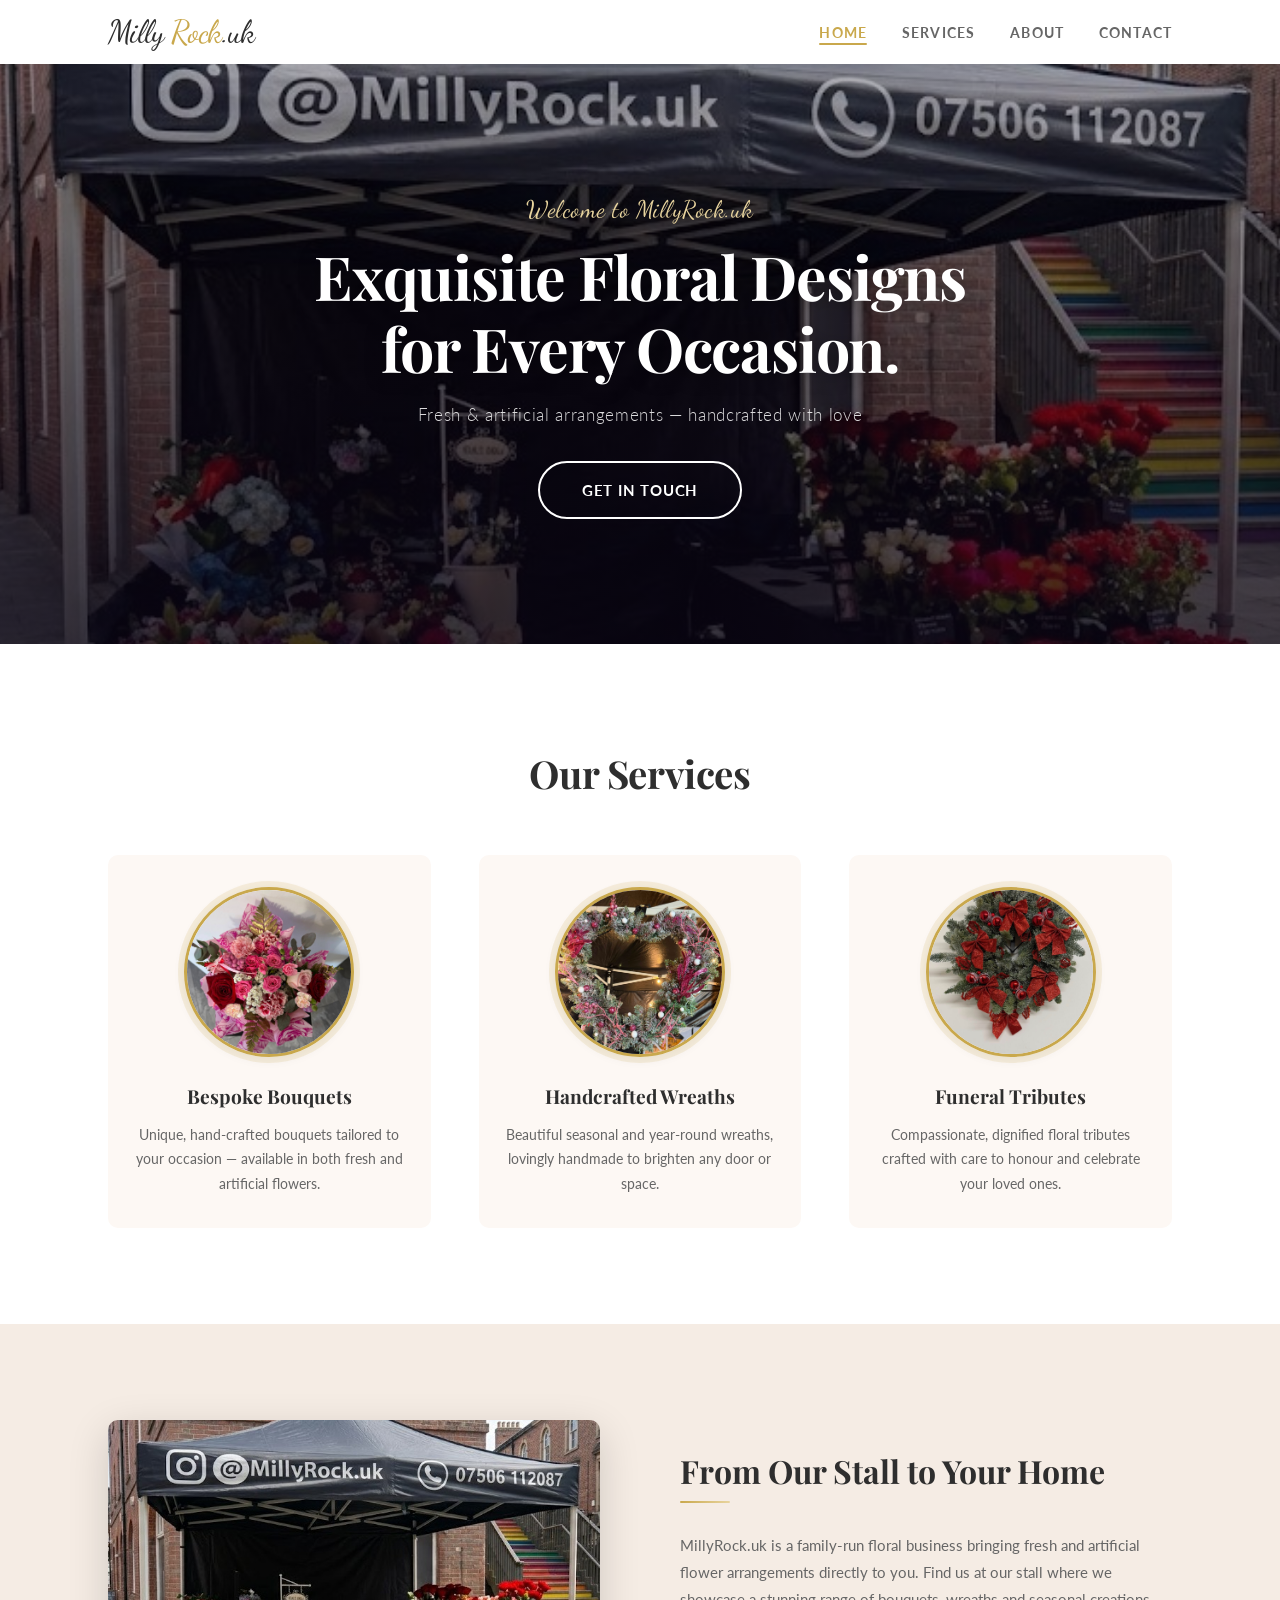
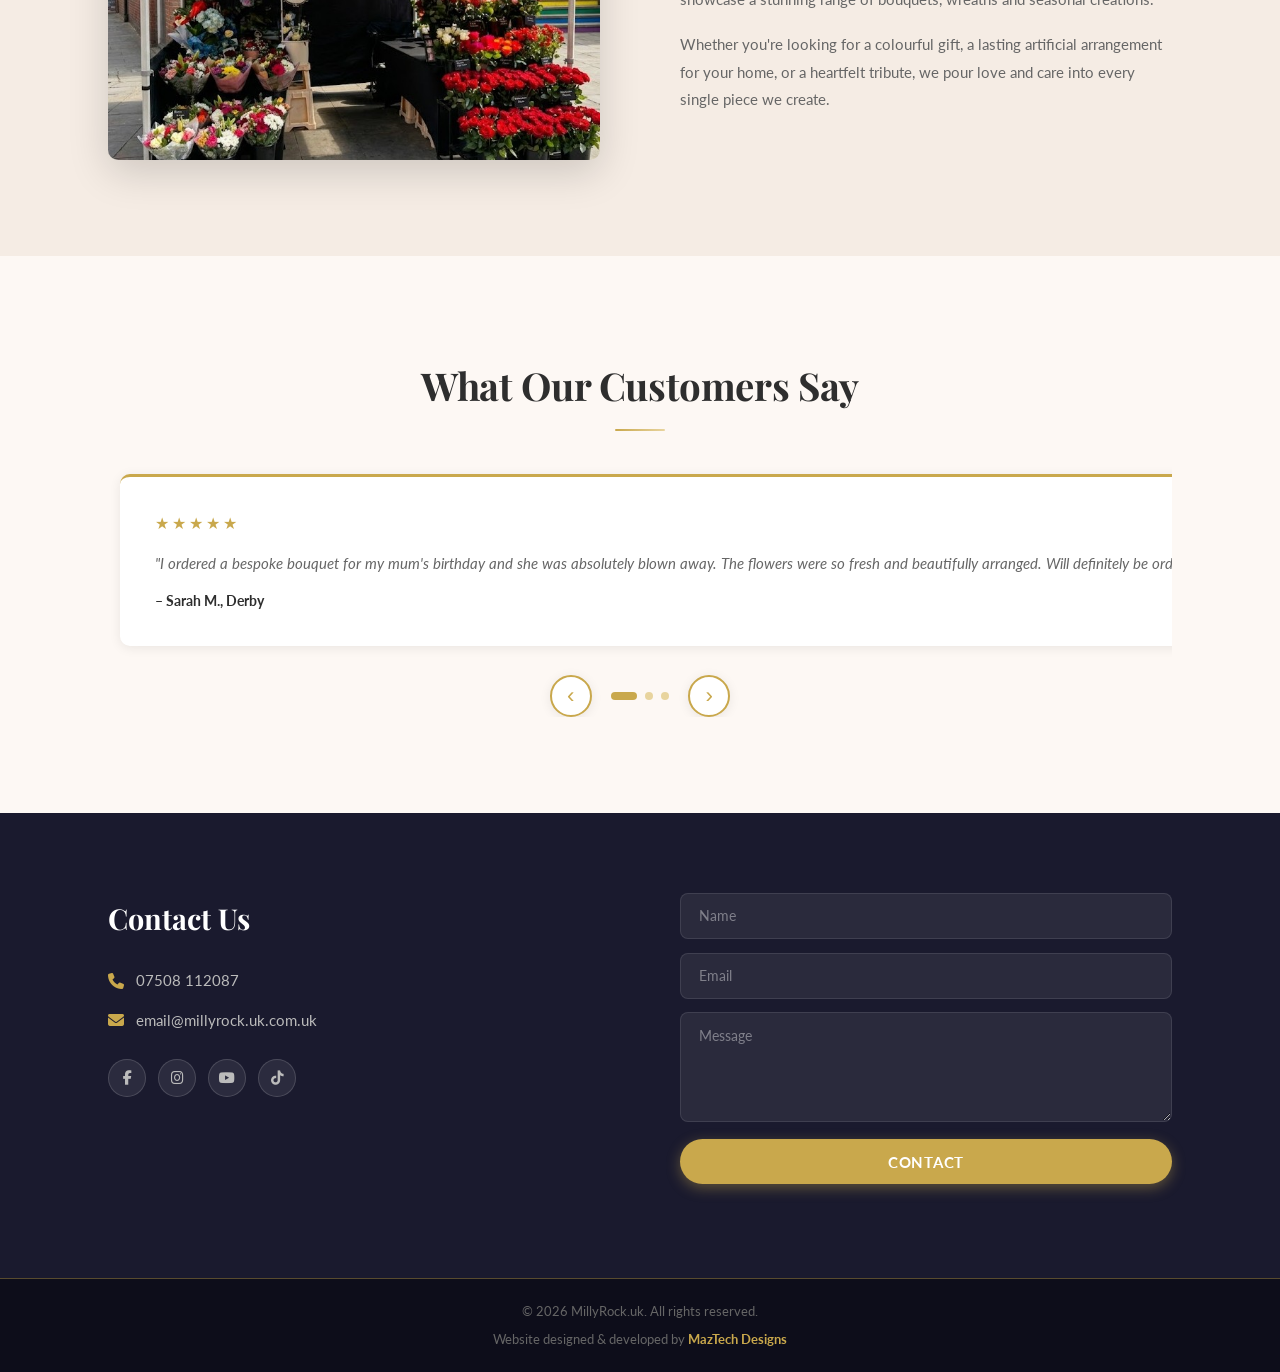
==== commit fc423fa8: "dsa" ====
--- a/index.html
+++ b/index.html
@@ -150,10 +150,11 @@
 
         </div>
 
-        <button class="carousel-btn prev" aria-label="Previous testimonial">&#8249;</button>
-        <button class="carousel-btn next" aria-label="Next testimonial">&#8250;</button>
-
-        <div class="carousel-dots" id="carouselDots"></div>
+        <div class="carousel-controls">
+          <button class="carousel-btn prev" aria-label="Previous testimonial">&#8249;</button>
+          <div class="carousel-dots" id="carouselDots"></div>
+          <button class="carousel-btn next" aria-label="Next testimonial">&#8250;</button>
+        </div>
       </div>
     </div>
   </section>
--- a/style.css
+++ b/style.css
@@ -385,7 +385,7 @@
 .carousel {
   position: relative;
   overflow: hidden;
-  padding: 0.5rem 0 3.5rem;
+  padding: 0.5rem 0 0;
 }
 
 .carousel-track {
@@ -395,9 +395,10 @@
 }
 
 .testimonial-card {
-  min-width: 50%;
+  /* width set dynamically by JS */
+  flex-shrink: 0;
   box-sizing: border-box;
-  padding: 0 0.9rem;
+  padding: 0 0.75rem;
   display: flex;
   flex-direction: column;
 }
@@ -438,39 +439,42 @@
   font-size: 0.88rem;
 }
 
+/* Controls row: [←] dots [→] */
+.carousel-controls {
+  display: flex;
+  align-items: center;
+  justify-content: center;
+  gap: 1.2rem;
+  margin-top: 1.8rem;
+}
+
 /* Prev / Next buttons */
 .carousel-btn {
-  position: absolute;
-  top: 50%;
-  transform: translateY(-60%);
   background: var(--white);
   color: var(--gold);
   border: 2px solid var(--gold);
-  width: 44px; height: 44px;
+  width: 42px; height: 42px;
   border-radius: 50%;
   font-size: 1.4rem;
   cursor: pointer;
-  z-index: 10;
   display: flex; align-items: center; justify-content: center;
+  flex-shrink: 0;
   transition: all 0.25s ease;
   box-shadow: var(--shadow-sm);
+  line-height: 1;
 }
 .carousel-btn:hover {
   background: var(--gold);
   color: var(--white);
-  transform: translateY(-60%) scale(1.08);
-}
-.carousel-btn.prev { left: -4px; }
-.carousel-btn.next { right: -4px; }
+  transform: scale(1.08);
+  box-shadow: 0 4px 14px rgba(201,168,76,0.35);
+}
 
 /* Dots */
 .carousel-dots {
   display: flex;
-  justify-content: center;
+  align-items: center;
   gap: 8px;
-  position: absolute;
-  bottom: 0.5rem;
-  left: 0; right: 0;
 }
 .carousel-dots .dot {
   width: 8px; height: 8px;
@@ -479,13 +483,12 @@
   border: none;
   cursor: pointer;
   padding: 0;
-  transition: background 0.2s, transform 0.2s, width 0.2s;
+  transition: background 0.25s, width 0.25s, border-radius 0.25s;
 }
 .carousel-dots .dot.active {
   background: var(--gold);
-  width: 24px;
+  width: 26px;
   border-radius: 4px;
-  transform: none;
 }
 
 /* =====================================================
@@ -638,5 +641,4 @@
 
   .stall-image-wrap img { height: 250px; }
   .testimonial-card { min-width: 100%; }
-  .carousel-btn { display: none; }
-}
+}
